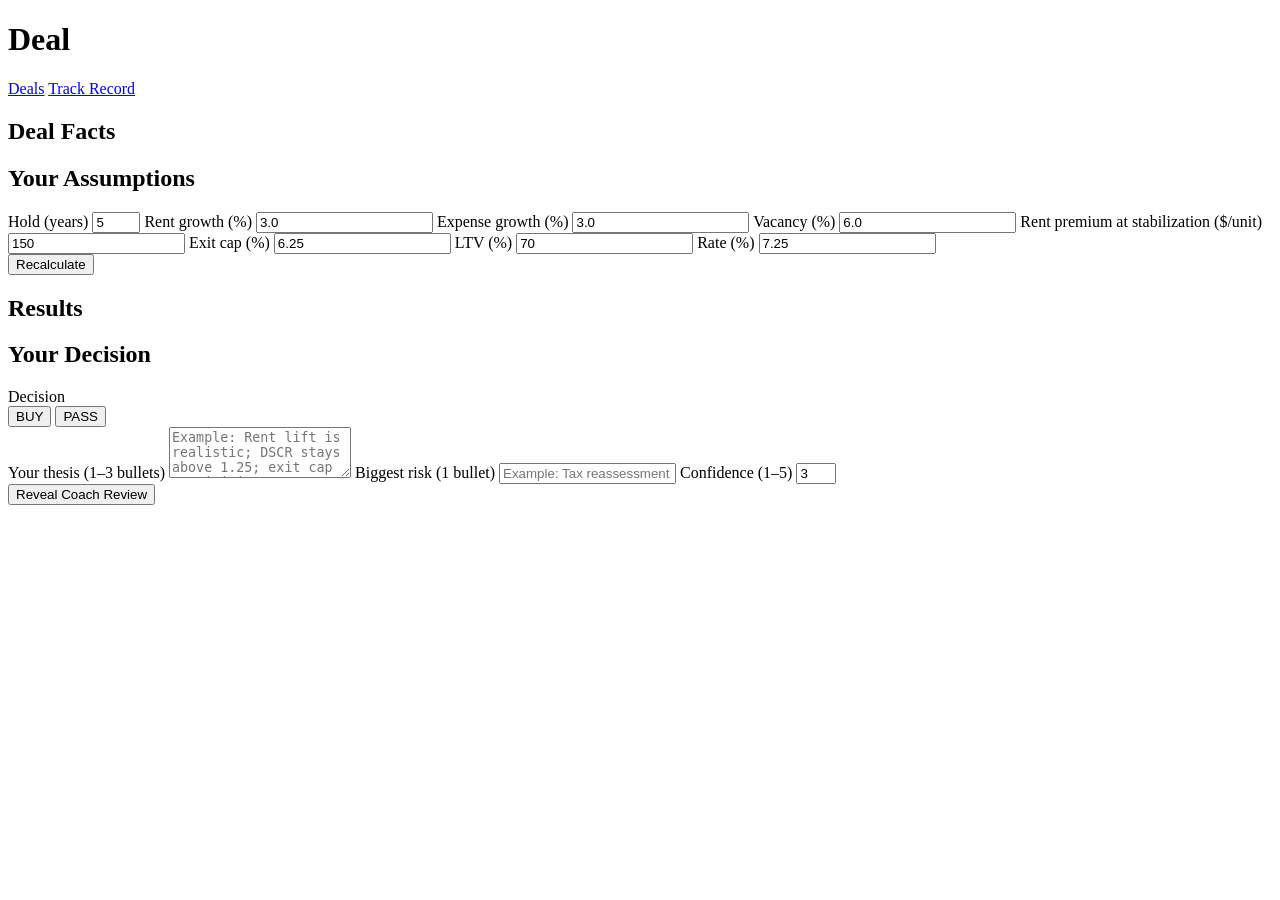
==== deal.html @ 4e8c3efb "Create deal.html" ====
<!doctype html>
<html>
<head>
  <meta charset="utf-8" />
  <title>Deal</title>
  <link rel="stylesheet" href="css/styles.css">
</head>
<body>
  <header class="topbar">
    <h1 id="dealTitle">Deal</h1>
    <nav>
      <a href="index.html">Deals</a>
      <a href="track.html">Track Record</a>
    </nav>
  </header>

  <main class="container">
    <div class="twoCol">
      <section class="card">
        <h2>Deal Facts</h2>
        <div id="dealFacts" class="kv"></div>
      </section>

      <section class="card">
        <h2>Your Assumptions</h2>

        <div class="formGrid">
          <label>Hold (years)
            <input id="holdYears" type="number" min="3" max="10" step="1" value="5">
          </label>

          <label>Rent growth (%)
            <input id="rentGrowth" type="number" step="0.1" value="3.0">
          </label>

          <label>Expense growth (%)
            <input id="expGrowth" type="number" step="0.1" value="3.0">
          </label>

          <label>Vacancy (%)
            <input id="vacancy" type="number" step="0.1" value="6.0">
          </label>

          <label>Rent premium at stabilization ($/unit)
            <input id="rentPremium" type="number" step="25" value="150">
          </label>

          <label>Exit cap (%)
            <input id="exitCap" type="number" step="0.05" value="6.25">
          </label>

          <label>LTV (%)
            <input id="ltv" type="number" step="1" value="70">
          </label>

          <label>Rate (%)
            <input id="rate" type="number" step="0.05" value="7.25">
          </label>
        </div>

        <button id="recalc" class="btn">Recalculate</button>
      </section>
    </div>

    <section class="card">
      <h2>Results</h2>
      <div id="results" class="kv"></div>
    </section>

    <section class="card">
      <h2>Your Decision</h2>
      <label>Decision</label>
      <div class="row">
        <button class="btn" id="btnBuy">BUY</button>
        <button class="btn secondary" id="btnPass">PASS</button>
      </div>

      <div class="formGrid">
        <label>Your thesis (1–3 bullets)
          <textarea id="thesis" rows="3" placeholder="Example: Rent lift is realistic; DSCR stays above 1.25; exit cap sensitivity acceptable."></textarea>
        </label>

        <label>Biggest risk (1 bullet)
          <input id="risk" type="text" placeholder="Example: Tax reassessment pushes expenses up.">
        </label>

        <label>Confidence (1–5)
          <input id="confidence" type="number" min="1" max="5" value="3">
        </label>
      </div>

      <button id="btnReveal" class="btn">Reveal Coach Review</button>
    </section>

    <section class="card" id="coachCard" style="display:none;">
      <h2>Coach Review</h2>
      <div id="coachOut"></div>
    </section>
  </main>

  <script src="js/calc.js"></script>
  <script src="js/coach.js"></script>
  <script src="js/storage.js"></script>
  <script src="js/app.js"></script>
  <script>
    App.initDealPage();
  </script>
</body>
</html>
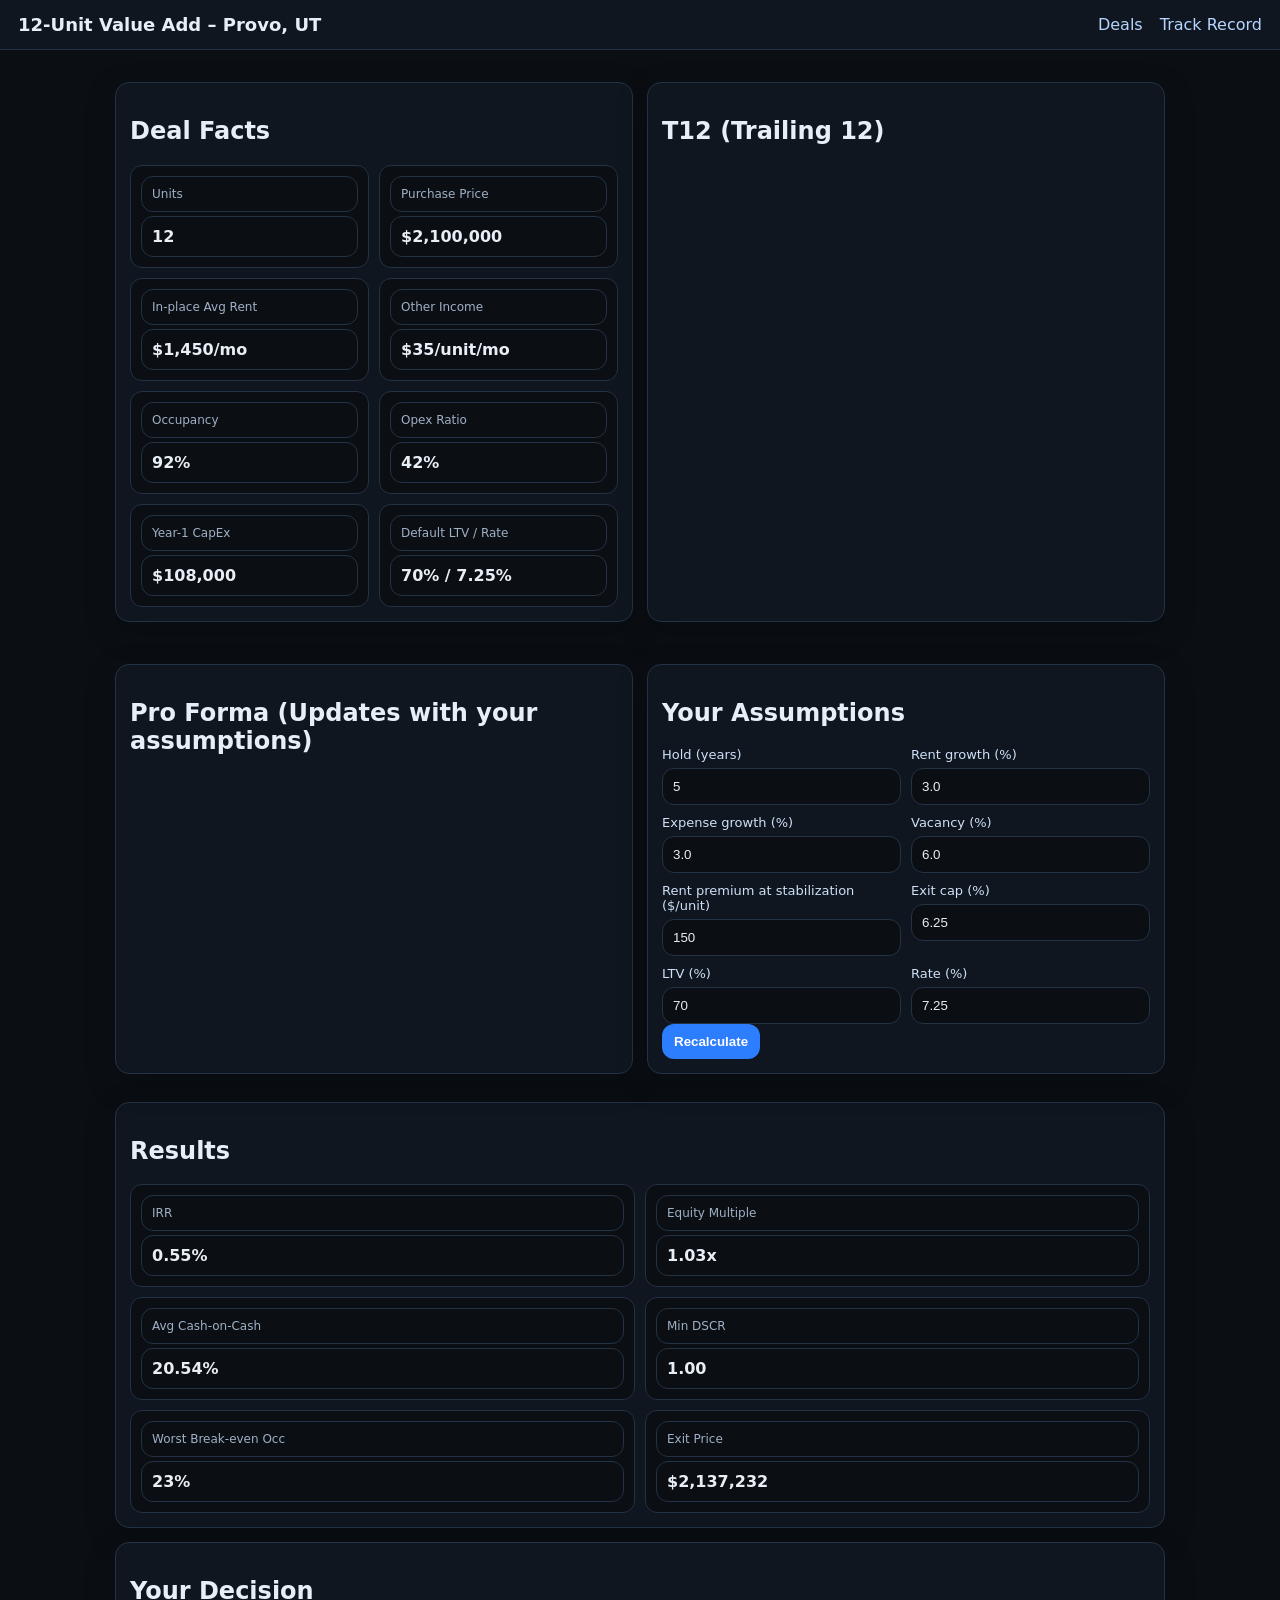
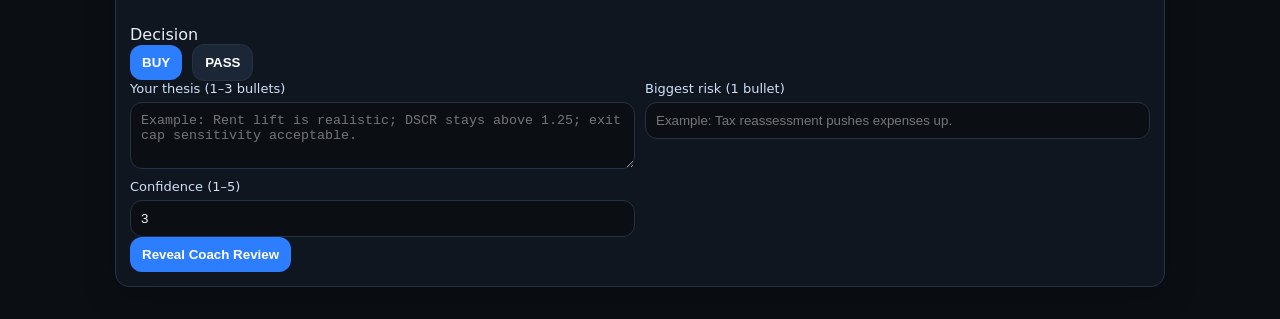
==== commit 4d8ba97b: "Update deal.html" ====
--- a/deal.html
+++ b/deal.html
@@ -20,6 +20,16 @@
         <h2>Deal Facts</h2>
         <div id="dealFacts" class="kv"></div>
       </section>
+      <section class="card">
+  <h2>T12 (Trailing 12)</h2>
+  <div id="t12Table"></div>
+</section>
+
+<section class="card">
+  <h2>Pro Forma (Updates with your assumptions)</h2>
+  <div id="pfTable"></div>
+</section>
+
 
       <section class="card">
         <h2>Your Assumptions</h2>
--- a/css/styles.css
+++ b/css/styles.css
@@ -0,0 +1,36 @@
+:root { font-family: system-ui, -apple-system, Segoe UI, Roboto, Arial; }
+body { margin: 0; background: #0b0f14; color: #e8eef6; }
+a { color: #b7d6ff; text-decoration: none; }
+a.active { text-decoration: underline; }
+
+.topbar { display:flex; justify-content:space-between; align-items:center; padding: 14px 18px; border-bottom: 1px solid #233244; background:#0f1620; position:sticky; top:0; }
+.topbar h1 { margin:0; font-size: 18px; }
+nav a { margin-left: 12px; }
+
+.container { max-width: 1050px; margin: 0 auto; padding: 18px; }
+.card { border: 1px solid #233244; border-radius: 14px; padding: 14px; background:#0f1620; margin: 14px 0; box-shadow: 0 10px 30px rgba(0,0,0,.25); }
+
+.grid { display:grid; grid-template-columns: repeat(auto-fit, minmax(260px, 1fr)); gap: 12px; }
+.dealCard { border: 1px solid #233244; border-radius: 14px; padding: 12px; background:#0f1620; }
+.dealCard h3 { margin: 0 0 6px 0; }
+.muted { color:#9fb0c6; font-size: 13px; }
+
+.btn { background:#2d7dff; color:white; border:0; padding: 10px 12px; border-radius: 12px; cursor:pointer; font-weight: 650; }
+.btn.secondary { background:#1b2636; border: 1px solid #233244; }
+.btn:active { transform: translateY(1px); }
+.row { display:flex; gap:10px; align-items:center; flex-wrap:wrap; }
+
+.twoCol { display:grid; grid-template-columns: 1fr 1fr; gap: 14px; }
+@media (max-width: 900px){ .twoCol { grid-template-columns: 1fr; } }
+
+.formGrid { display:grid; grid-template-columns: 1fr 1fr; gap: 10px; }
+.formGrid label { display:flex; flex-direction:column; gap: 6px; font-size: 13px; color:#cfe0f6; }
+input, textarea { background:#0b0f14; color:#e8eef6; border: 1px solid #233244; border-radius: 12px; padding: 10px; outline:none; }
+textarea { grid-column: 1 / -1; }
+.kv { display:grid; grid-template-columns: 1fr 1fr; gap: 10px; }
+.kv div { border: 1px solid #233244; border-radius: 12px; padding: 10px; background:#0b0f14; }
+.kv .k { color:#9fb0c6; font-size:12px; margin-bottom: 4px; }
+.kv .v { font-weight: 650; }
+table { width:100%; border-collapse: collapse; }
+th, td { border-bottom: 1px solid #233244; padding: 10px; text-align:left; }
+.badge { display:inline-block; padding: 4px 8px; border-radius: 999px; border:1px solid #233244; background:#0b0f14; font-size:12px; color:#cfe0f6; }
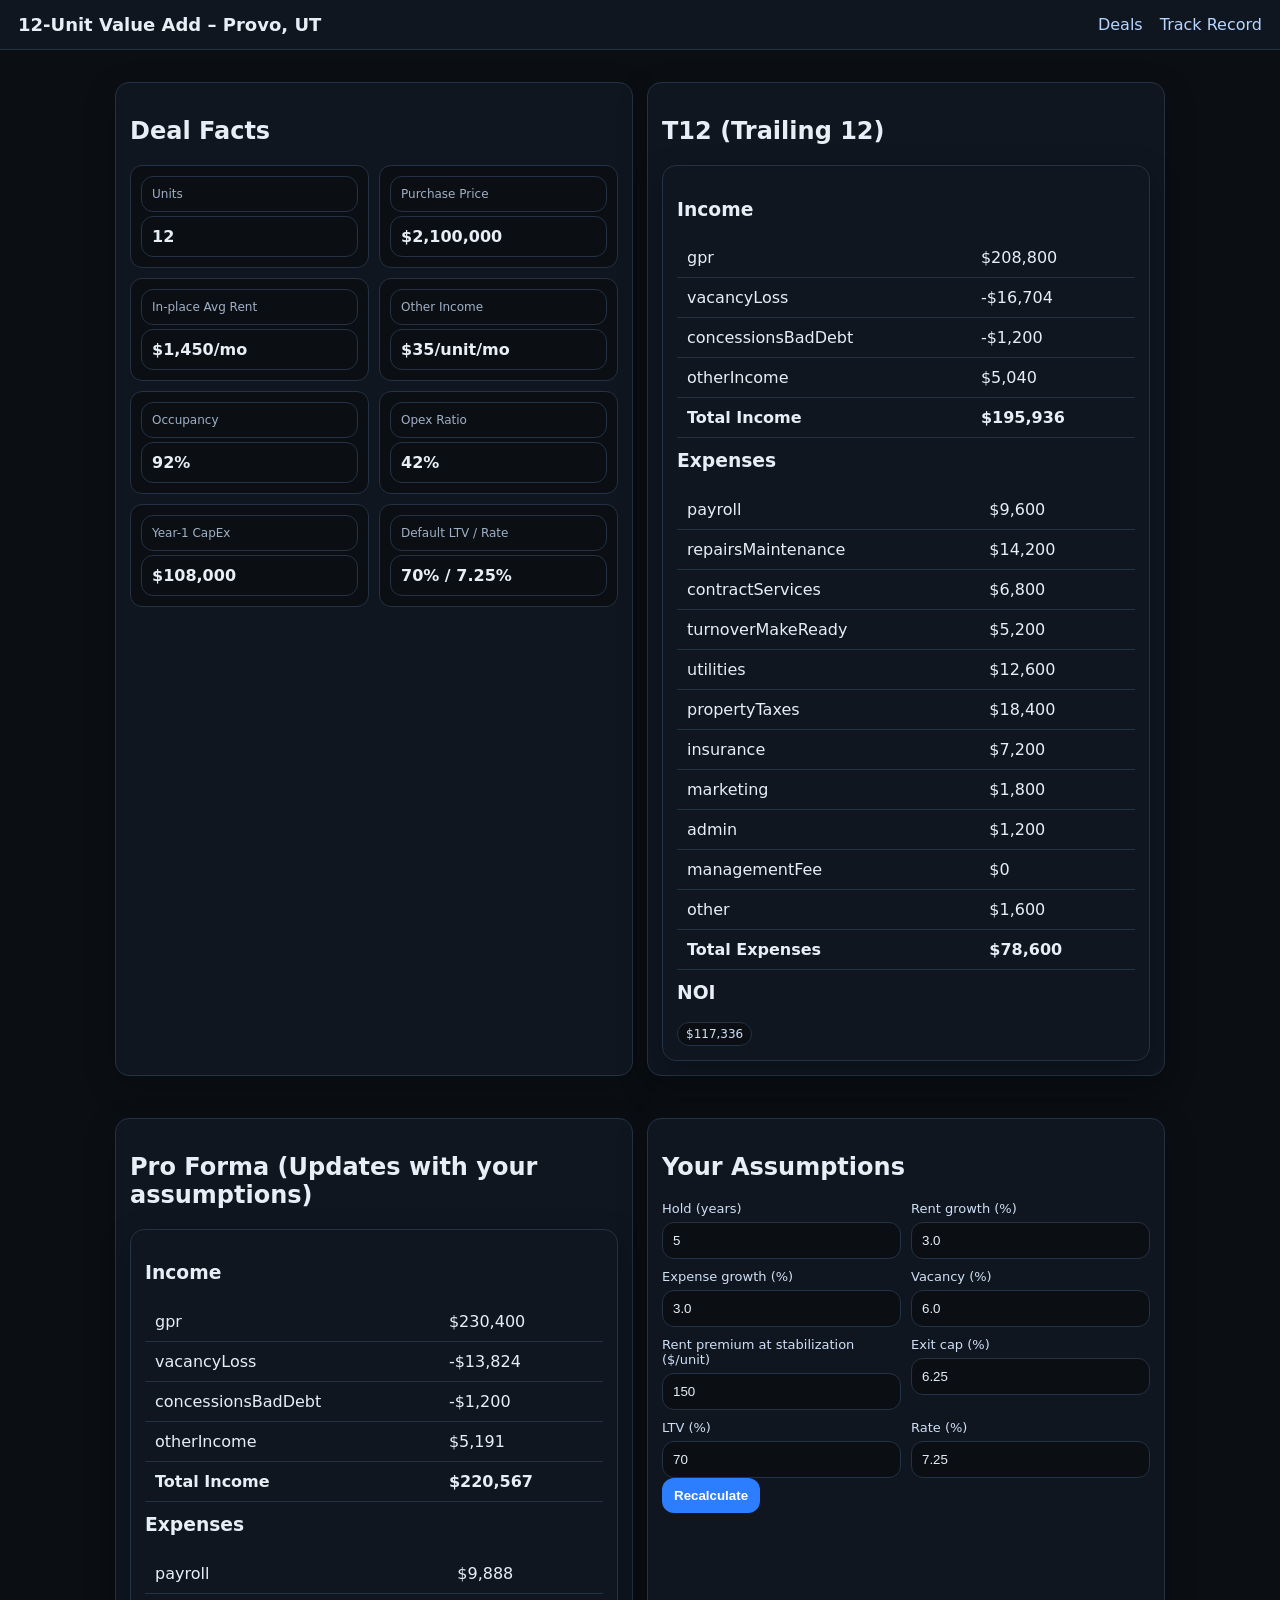
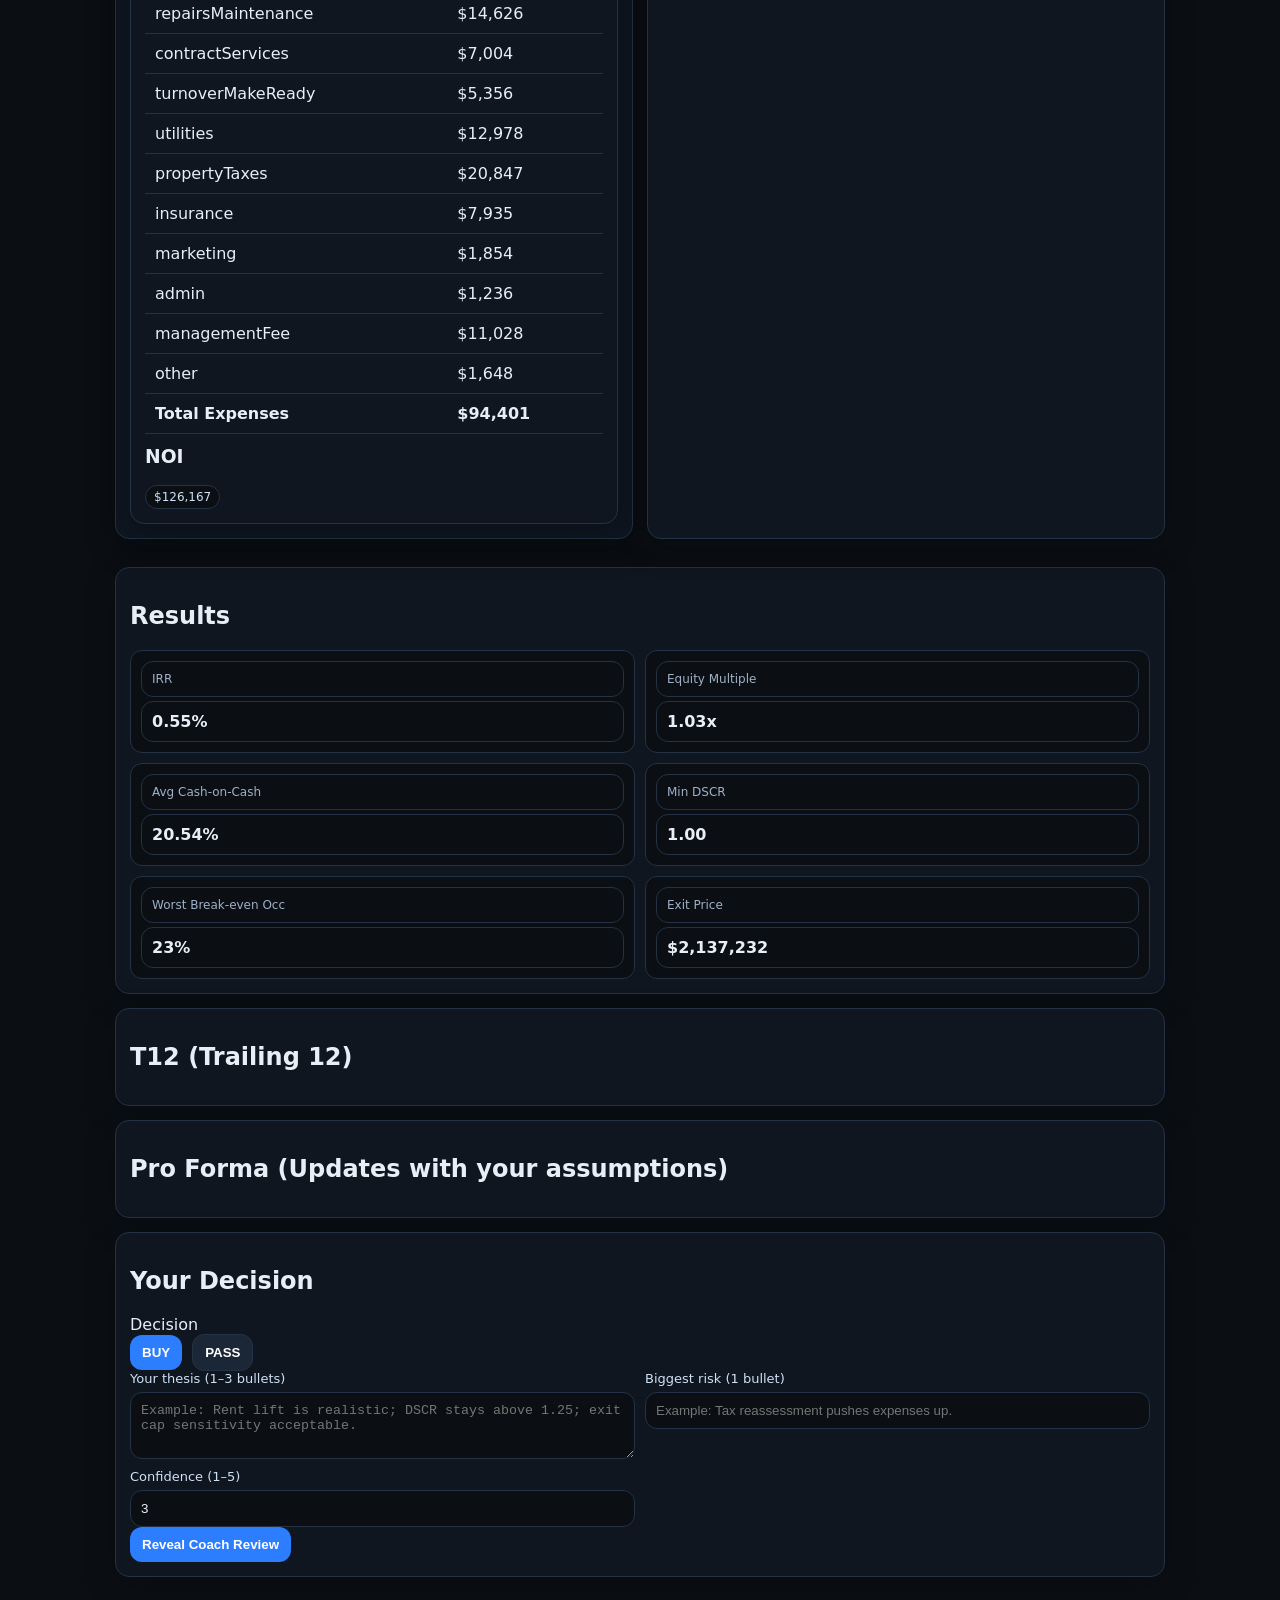
==== commit 720e1a53: "Update deal.html" ====
--- a/deal.html
+++ b/deal.html
@@ -76,6 +76,15 @@
       <h2>Results</h2>
       <div id="results" class="kv"></div>
     </section>
+<section class="card">
+  <h2>T12 (Trailing 12)</h2>
+  <div id="t12Table"></div>
+</section>
+
+<section class="card">
+  <h2>Pro Forma (Updates with your assumptions)</h2>
+  <div id="pfTable"></div>
+</section>
 
     <section class="card">
       <h2>Your Decision</h2>
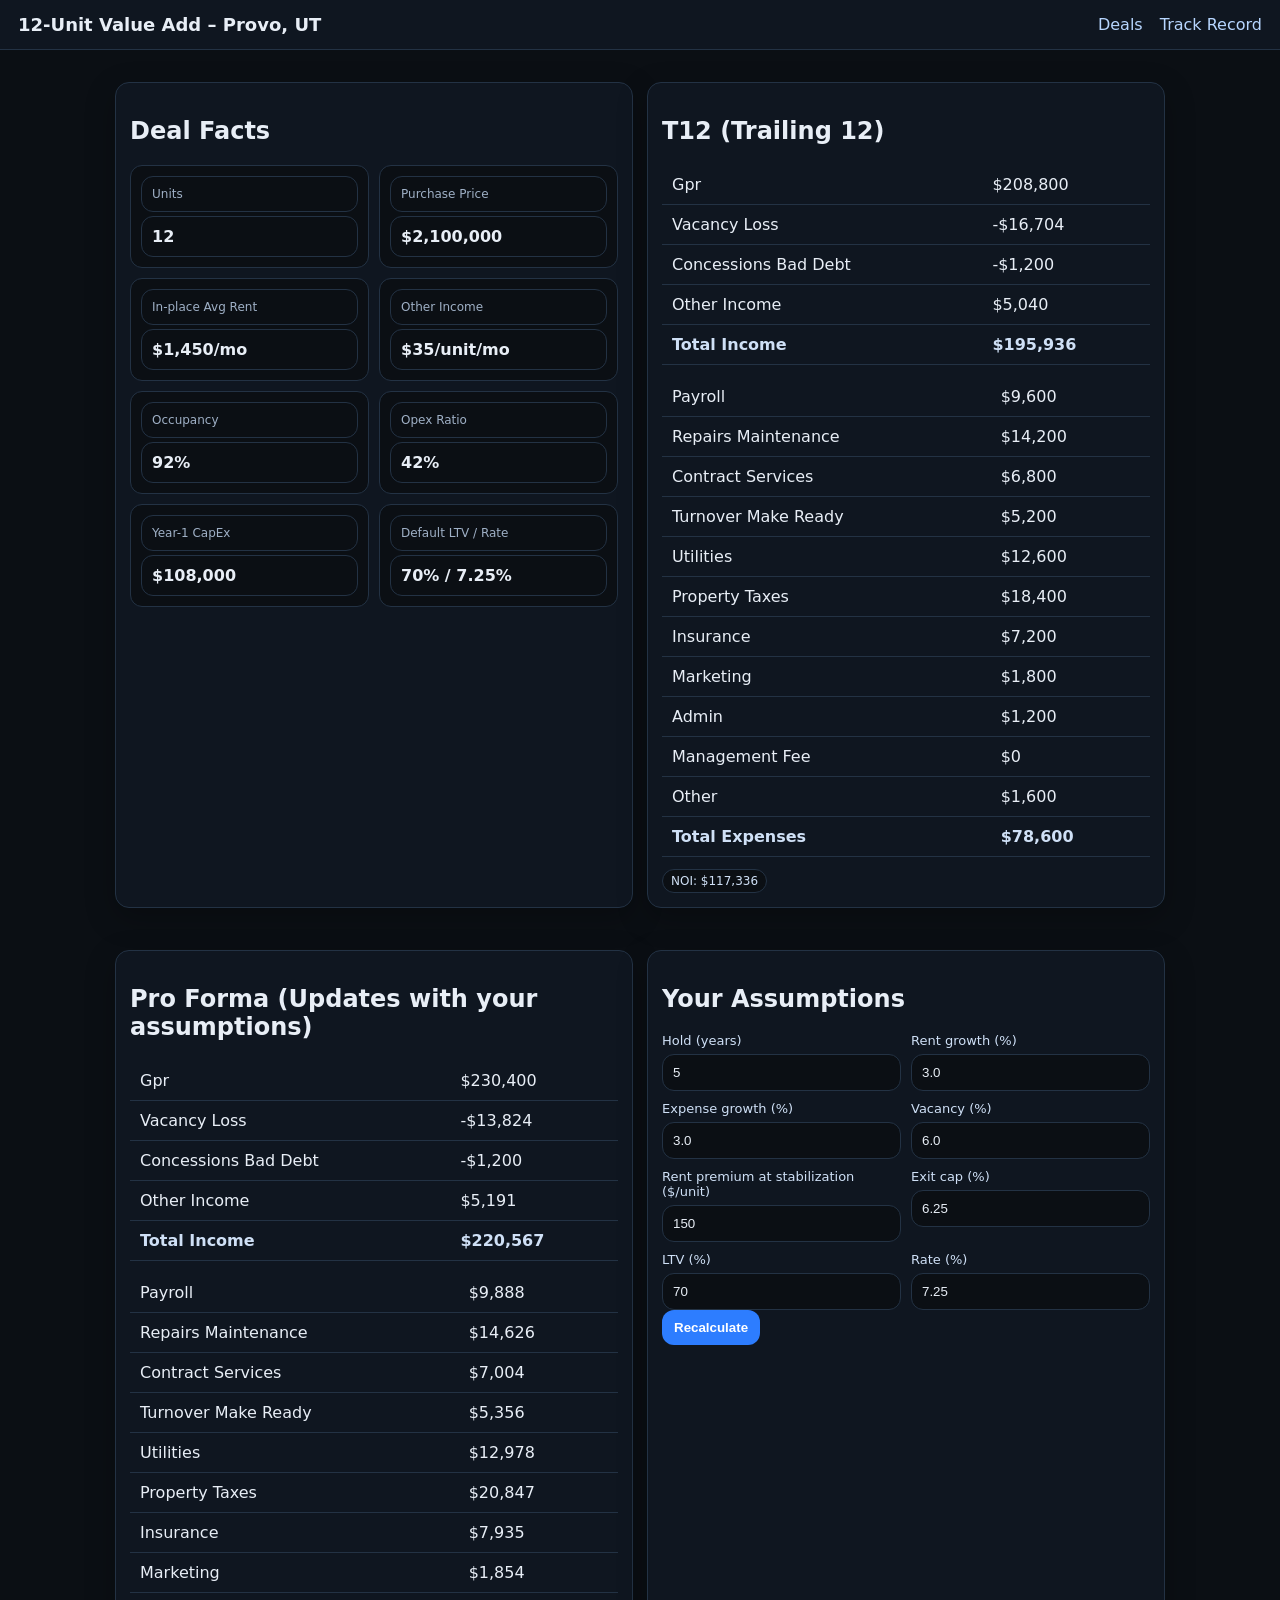
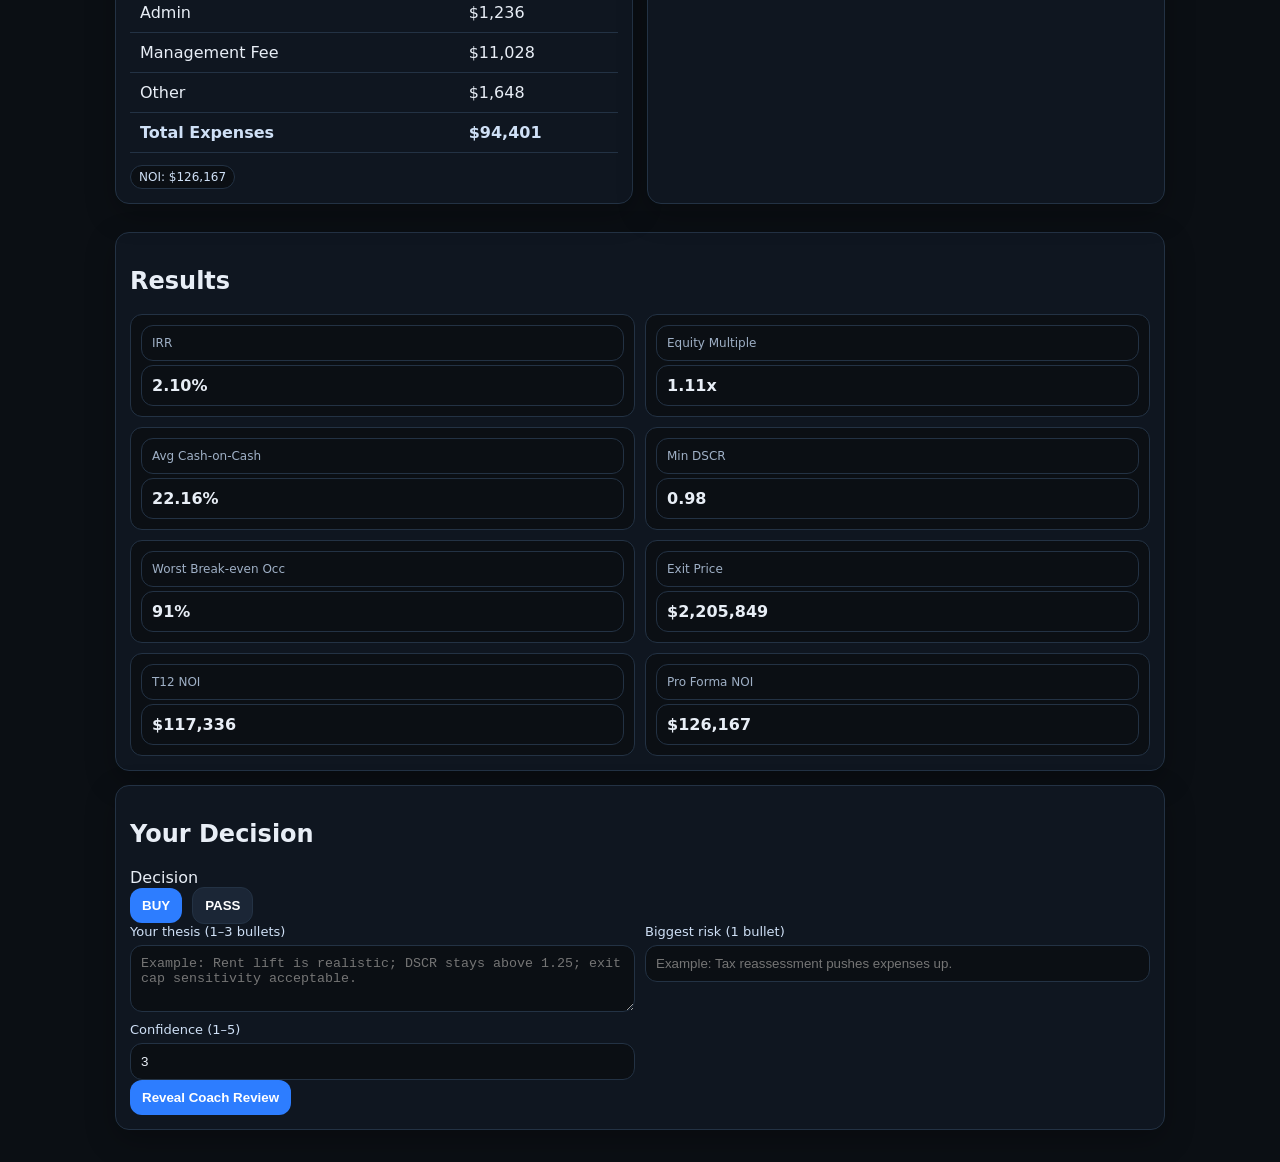
==== commit e7d3545f: "Update deal.html" ====
--- a/deal.html
+++ b/deal.html
@@ -76,15 +76,6 @@
       <h2>Results</h2>
       <div id="results" class="kv"></div>
     </section>
-<section class="card">
-  <h2>T12 (Trailing 12)</h2>
-  <div id="t12Table"></div>
-</section>
-
-<section class="card">
-  <h2>Pro Forma (Updates with your assumptions)</h2>
-  <div id="pfTable"></div>
-</section>
 
     <section class="card">
       <h2>Your Decision</h2>
--- a/css/styles.css
+++ b/css/styles.css
@@ -34,3 +34,7 @@
 table { width:100%; border-collapse: collapse; }
 th, td { border-bottom: 1px solid #233244; padding: 10px; text-align:left; }
 .badge { display:inline-block; padding: 4px 8px; border-radius: 999px; border:1px solid #233244; background:#0b0f14; font-size:12px; color:#cfe0f6; }
+table { width:100%; border-collapse: collapse; }
+th, td { border-bottom: 1px solid #233244; padding: 10px; text-align:left; }
+th { color:#cfe0f6; }
+
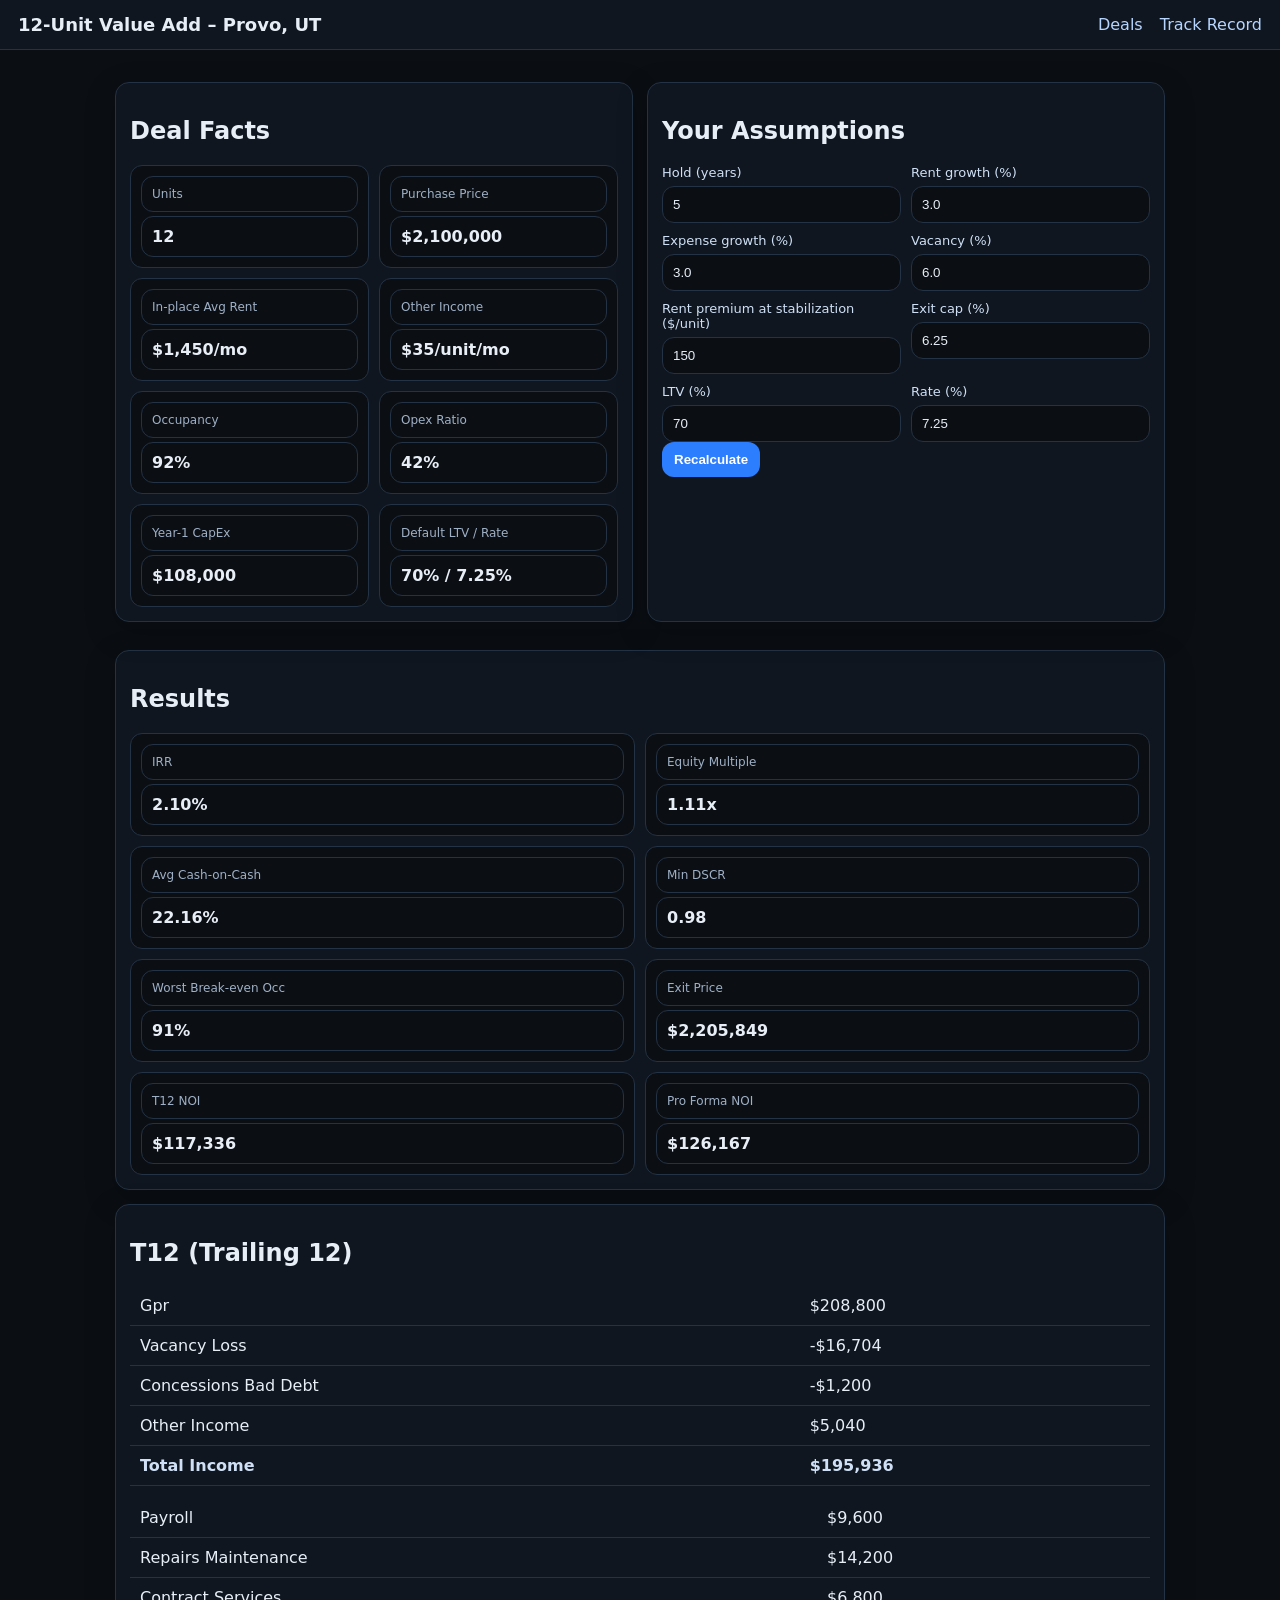
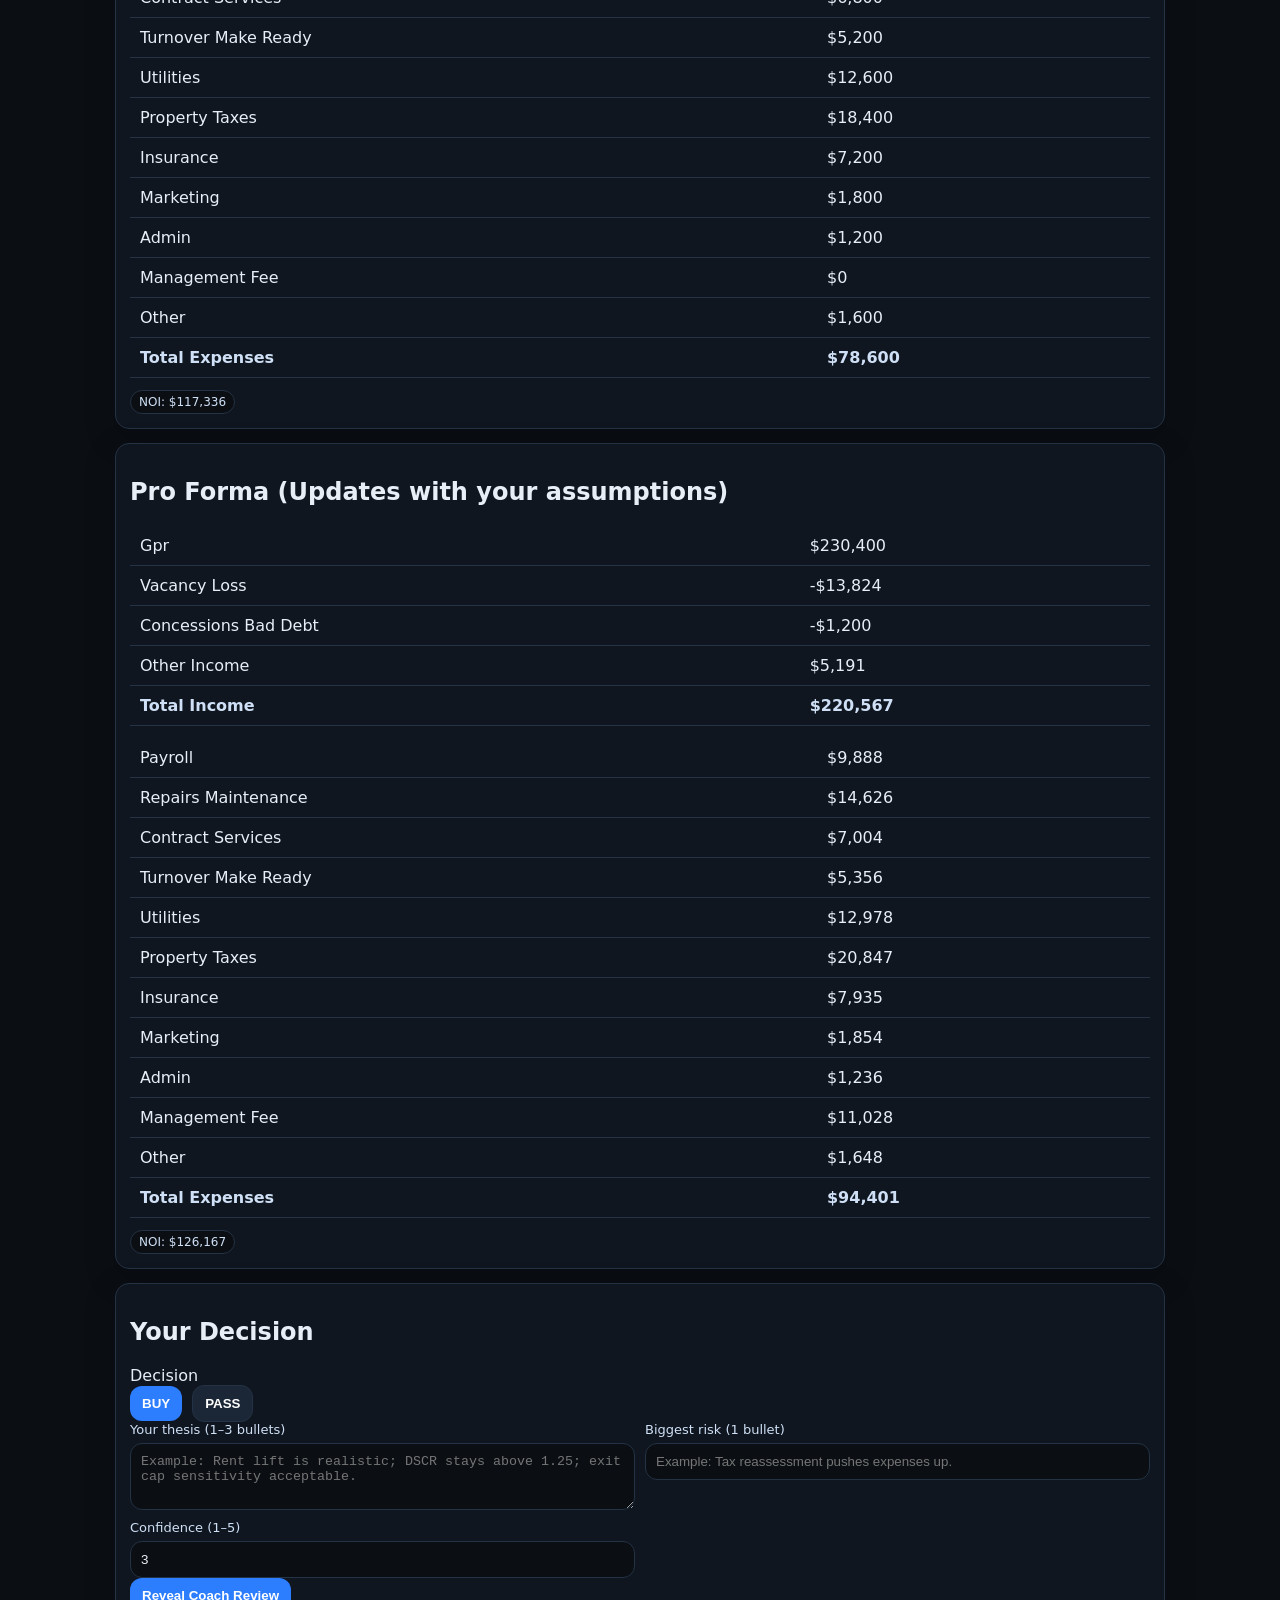
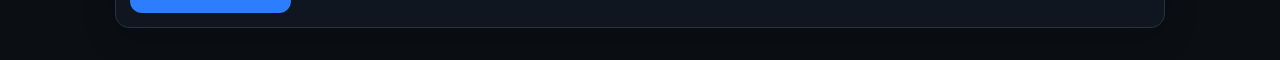
==== commit 3b4cadf2: "Update deal.html" ====
--- a/deal.html
+++ b/deal.html
@@ -20,15 +20,7 @@
         <h2>Deal Facts</h2>
         <div id="dealFacts" class="kv"></div>
       </section>
-      <section class="card">
-  <h2>T12 (Trailing 12)</h2>
-  <div id="t12Table"></div>
-</section>
-
-<section class="card">
-  <h2>Pro Forma (Updates with your assumptions)</h2>
-  <div id="pfTable"></div>
-</section>
+     
 
 
       <section class="card">
@@ -76,7 +68,15 @@
       <h2>Results</h2>
       <div id="results" class="kv"></div>
     </section>
+ <section class="card">
+  <h2>T12 (Trailing 12)</h2>
+  <div id="t12Table"></div>
+</section>
 
+<section class="card">
+  <h2>Pro Forma (Updates with your assumptions)</h2>
+  <div id="pfTable"></div>
+</section>
     <section class="card">
       <h2>Your Decision</h2>
       <label>Decision</label>
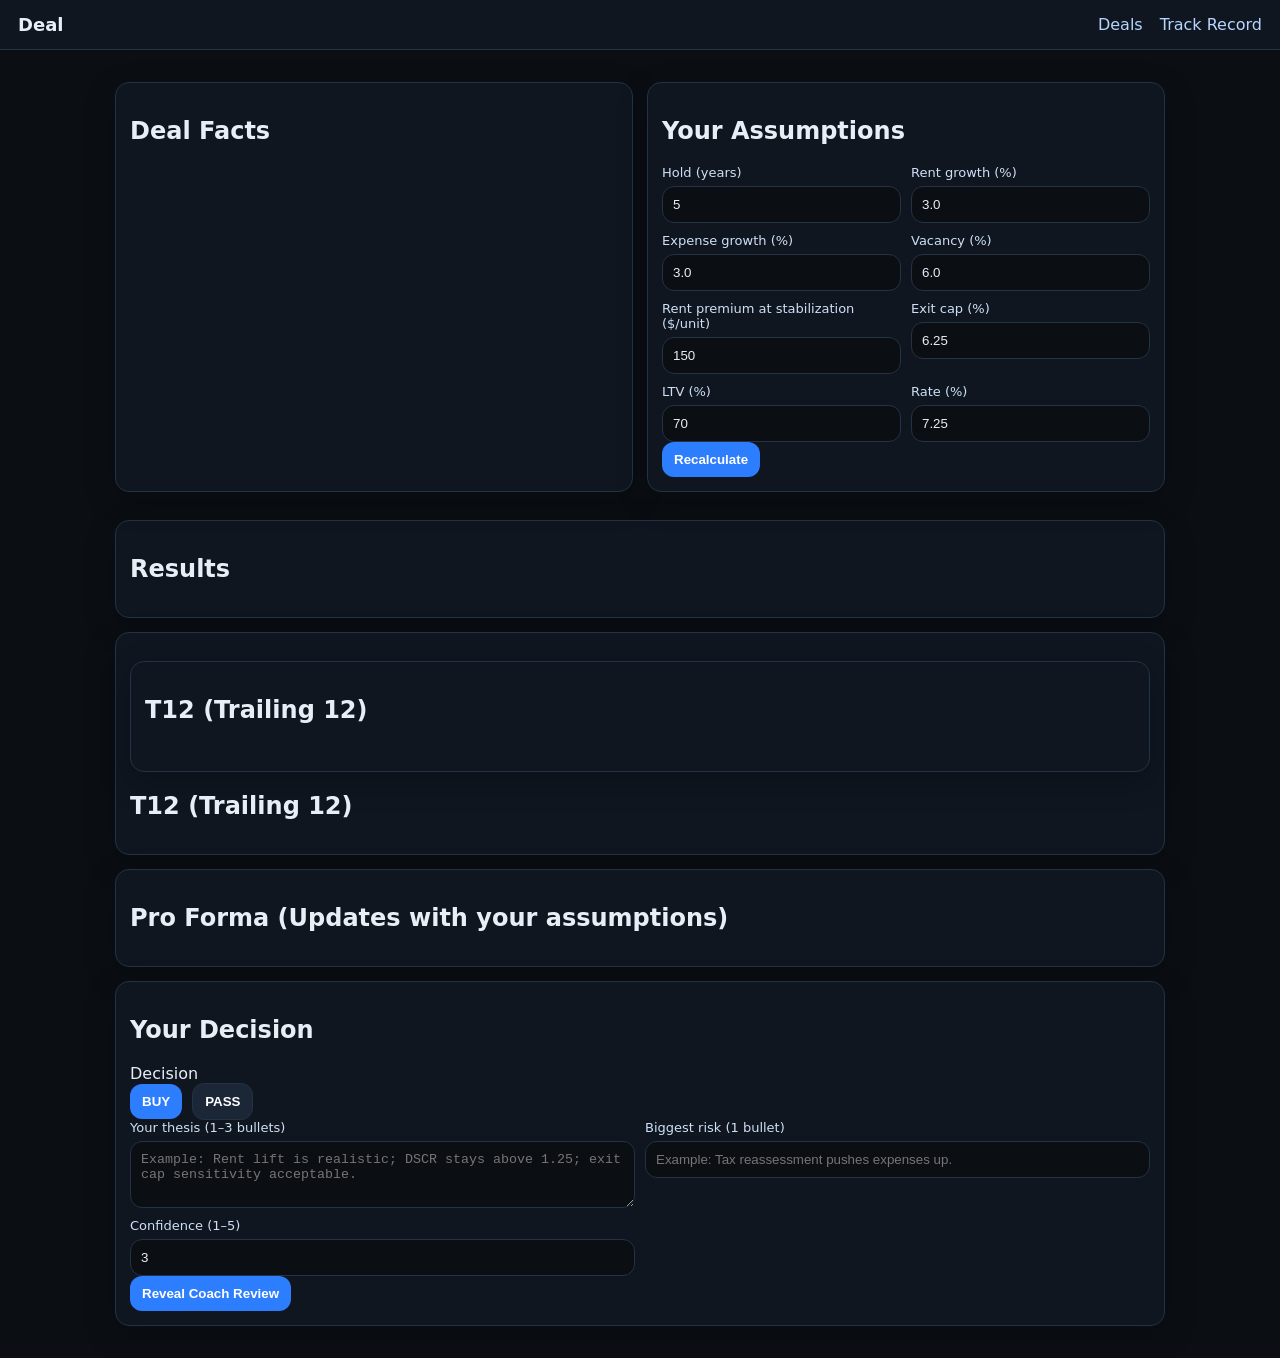
==== commit 8a711623: "Update deal.html" ====
--- a/deal.html
+++ b/deal.html
@@ -69,6 +69,13 @@
       <div id="results" class="kv"></div>
     </section>
  <section class="card">
+   <section class="card">
+  <h2>T12 (Trailing 12)</h2>
+  <div id="t12MonthTable"></div>
+  <div style="height:14px;"></div>
+  <div id="t12Table"></div>
+</section>
+
   <h2>T12 (Trailing 12)</h2>
   <div id="t12Table"></div>
 </section>
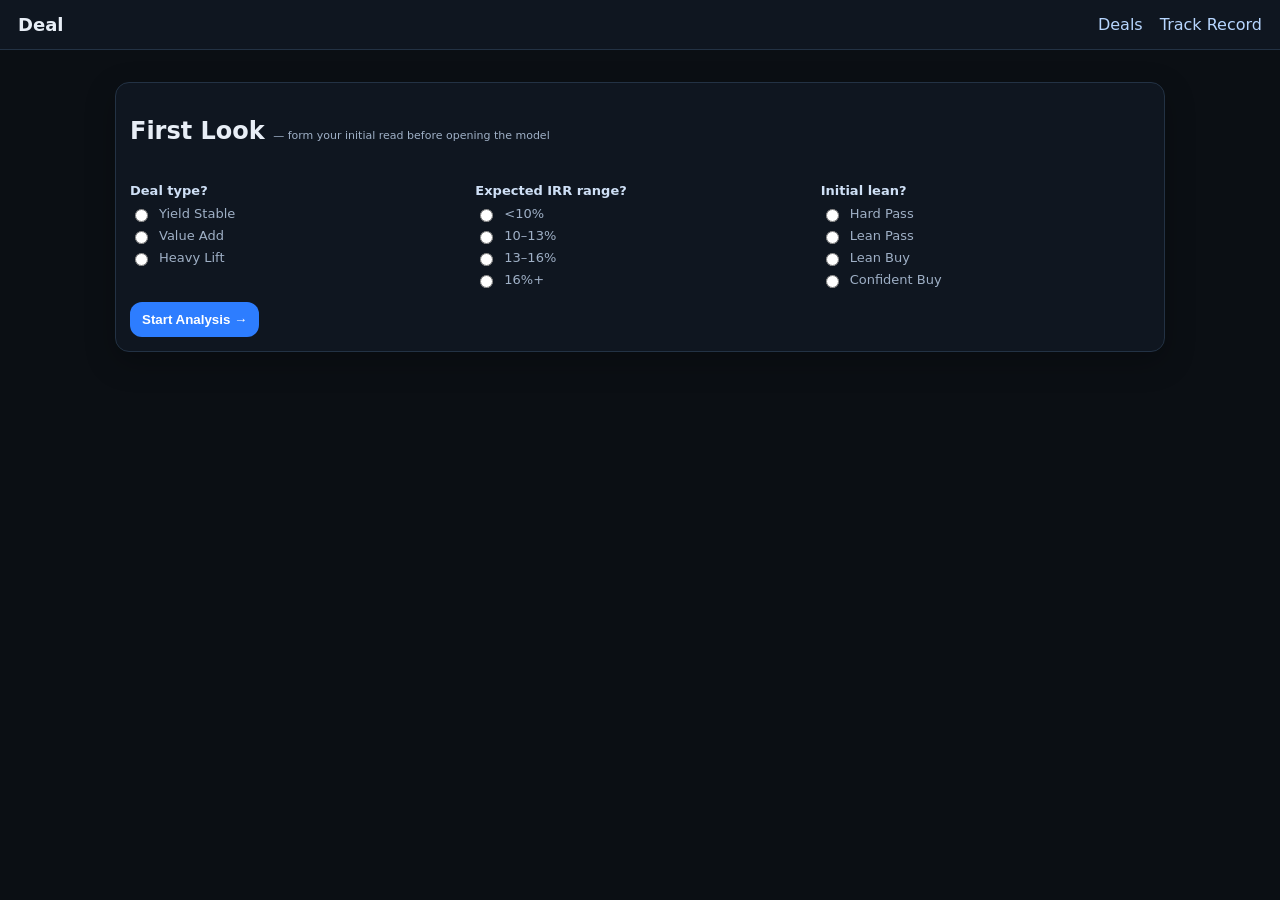
==== commit 00a81c81: "Major overhaul: deal sketch, analytics, waterfall, coach features - Tier 1: Fixed hardcoded vacancy " ====
--- a/deal.html
+++ b/deal.html
@@ -15,6 +15,48 @@
   </header>
 
   <main class="container">
+
+    <!-- DEAL SKETCH: First impressions before running numbers -->
+    <section class="card" id="sketchCard">
+      <h2>First Look <span class="fieldHint">— form your initial read before opening the model</span></h2>
+      <div id="sketchFacts" class="sketchFacts"></div>
+
+      <div class="sketchGrid">
+        <div class="sketchQuestion">
+          <div class="sketchLabel">Deal type?</div>
+          <div class="sketchOptions" id="sq-type">
+            <label><input type="radio" name="skType" value="yield_stable"> Yield Stable</label>
+            <label><input type="radio" name="skType" value="classic_value_add"> Value Add</label>
+            <label><input type="radio" name="skType" value="heavy_lift"> Heavy Lift</label>
+          </div>
+        </div>
+
+        <div class="sketchQuestion">
+          <div class="sketchLabel">Expected IRR range?</div>
+          <div class="sketchOptions" id="sq-irr">
+            <label><input type="radio" name="skIRR" value="<10"> &lt;10%</label>
+            <label><input type="radio" name="skIRR" value="10-13"> 10–13%</label>
+            <label><input type="radio" name="skIRR" value="13-16"> 13–16%</label>
+            <label><input type="radio" name="skIRR" value="16+"> 16%+</label>
+          </div>
+        </div>
+
+        <div class="sketchQuestion">
+          <div class="sketchLabel">Initial lean?</div>
+          <div class="sketchOptions" id="sq-lean">
+            <label><input type="radio" name="skLean" value="Hard Pass"> Hard Pass</label>
+            <label><input type="radio" name="skLean" value="Lean Pass"> Lean Pass</label>
+            <label><input type="radio" name="skLean" value="Lean Buy"> Lean Buy</label>
+            <label><input type="radio" name="skLean" value="Confident Buy"> Confident Buy</label>
+          </div>
+        </div>
+      </div>
+
+      <button id="btnStartAnalysis" class="btn" style="margin-top:14px;">Start Analysis &#8594;</button>
+    </section>
+
+    <!-- Full analysis body — hidden until sketch is submitted -->
+    <div id="analysisBody" style="display:none;">
     <div class="twoCol">
       <section class="card">
         <h2>Deal Facts</h2>
@@ -61,6 +103,7 @@
         </div>
 
         <button id="recalc" class="btn">Recalculate</button>
+        <div id="inputWarnings"></div>
       </section>
     </div>
 
@@ -68,22 +111,48 @@
       <h2>Results</h2>
       <div id="results" class="kv"></div>
     </section>
- <section class="card">
-   <section class="card">
+
+    <section class="card">
+      <h2>Sensitivity Table — IRR by Exit Cap &times; Rent Growth</h2>
+      <p class="muted" style="margin:4px 0 10px;">Your current inputs are highlighted. Values show levered IRR.</p>
+      <div id="sensitivityTable"></div>
+    </section>
+
+<section class="card">
   <h2>T12 (Trailing 12)</h2>
   <div id="t12MonthTable"></div>
   <div style="height:14px;"></div>
   <div id="t12Table"></div>
 </section>
 
-  <h2>T12 (Trailing 12)</h2>
-  <div id="t12Table"></div>
-</section>
-
 <section class="card">
   <h2>Pro Forma (Updates with your assumptions)</h2>
   <div id="pfTable"></div>
 </section>
+
+<section class="card">
+  <h2>GP / LP Waterfall</h2>
+  <p class="muted" style="margin:4px 0 12px;">Model how returns split between the general partner and limited partners. Recalculates with the deal automatically.</p>
+  <div class="formGrid">
+    <label>LP Equity Share (%)
+      <input id="wfLPShare" type="number" step="5" min="50" max="99" value="80">
+    </label>
+    <label>LP Preferred Return (%)
+      <input id="wfPref" type="number" step="0.5" min="0" max="20" value="8">
+    </label>
+    <label>GP Promote above pref (%)
+      <input id="wfPromote" type="number" step="5" min="0" max="50" value="20">
+    </label>
+    <label>Second hurdle IRR (%) <span class="fieldHint">optional</span>
+      <input id="wfHurdle2" type="number" step="1" min="0" max="40" placeholder="e.g. 15">
+    </label>
+    <label>Promote above 2nd hurdle (%)
+      <input id="wfPromote2" type="number" step="5" min="0" max="60" value="30">
+    </label>
+  </div>
+  <div id="waterfallOut" style="margin-top:16px;"></div>
+</section>
+
     <section class="card">
       <h2>Your Decision</h2>
       <label>Decision</label>
@@ -92,13 +161,21 @@
         <button class="btn secondary" id="btnPass">PASS</button>
       </div>
 
-      <div class="formGrid">
-        <label>Your thesis (1–3 bullets)
-          <textarea id="thesis" rows="3" placeholder="Example: Rent lift is realistic; DSCR stays above 1.25; exit cap sensitivity acceptable."></textarea>
-        </label>
-
-        <label>Biggest risk (1 bullet)
-          <input id="risk" type="text" placeholder="Example: Tax reassessment pushes expenses up.">
+      <div class="thesisGrid">
+        <label>What are you buying? <span class="fieldHint">(asset, market, condition)</span>
+          <input id="thesisWhat" type="text" placeholder="e.g. 32-unit 1980s garden-style with below-market rents and a motivated seller">
+        </label>
+
+        <label>Why does it pencil — what's the upside? <span class="fieldHint">(mispricing, operational, rent lift)</span>
+          <input id="thesisWhy" type="text" placeholder="e.g. $150/unit lift on renovated units puts us 200bps below market comps">
+        </label>
+
+        <label>What's your exit path? <span class="fieldHint">(buyer type, hold, cap rate target)</span>
+          <input id="thesisExit" type="text" placeholder="e.g. Sell stabilized in Year 5 at 5.75% to a passive value-add buyer">
+        </label>
+
+        <label>What kills this deal? <span class="fieldHint">(single most lethal risk)</span>
+          <input id="thesisKiller" type="text" placeholder="e.g. Tax reassessment at sale + rent growth stalls at 1%">
         </label>
 
         <label>Confidence (1–5)
@@ -108,6 +185,7 @@
 
       <button id="btnReveal" class="btn">Reveal Coach Review</button>
     </section>
+    </div><!-- end #analysisBody -->
 
     <section class="card" id="coachCard" style="display:none;">
       <h2>Coach Review</h2>
--- a/css/styles.css
+++ b/css/styles.css
@@ -18,6 +18,11 @@
 .btn { background:#2d7dff; color:white; border:0; padding: 10px 12px; border-radius: 12px; cursor:pointer; font-weight: 650; }
 .btn.secondary { background:#1b2636; border: 1px solid #233244; }
 .btn:active { transform: translateY(1px); }
+.btn.active { outline: 2px solid #fff; }
+
+#inputWarnings { margin-top: 10px; display: flex; flex-direction: column; gap: 6px; }
+.warn-error { background: #3a1010; border: 1px solid #a33; border-radius: 8px; padding: 8px 12px; font-size: 13px; color: #ff9090; }
+.warn-warning { background: #2a2010; border: 1px solid #775; border-radius: 8px; padding: 8px 12px; font-size: 13px; color: #f0d080; }
 .row { display:flex; gap:10px; align-items:center; flex-wrap:wrap; }
 
 .twoCol { display:grid; grid-template-columns: 1fr 1fr; gap: 14px; }
@@ -37,4 +42,117 @@
 table { width:100%; border-collapse: collapse; }
 th, td { border-bottom: 1px solid #233244; padding: 10px; text-align:left; }
 th { color:#cfe0f6; }
+thead th { position: sticky; top: 0; background: #0c1320; }
+th, td { white-space: nowrap; }
+.btn.active {
+  filter: brightness(1.05);
+  outline: 2px solid rgba(59,130,246,0.8);
+}
 
+/* Input color coding */
+input.input-ok   { border-color: #3a8a50; box-shadow: 0 0 0 1px #3a8a50; }
+input.input-warn { border-color: #8a7030; box-shadow: 0 0 0 1px #8a7030; }
+input.input-bad  { border-color: #8a2020; box-shadow: 0 0 0 1px #8a2020; }
+
+/* Thesis grid */
+.thesisGrid { display:grid; grid-template-columns: 1fr 1fr; gap: 10px; margin-bottom: 14px; }
+.thesisGrid label { display:flex; flex-direction:column; gap: 6px; font-size: 13px; color:#cfe0f6; }
+.thesisGrid input { width: 100%; box-sizing: border-box; }
+.fieldHint { color:#9fb0c6; font-size:11px; font-weight:400; }
+
+/* Sensitivity table */
+.sensTable { border-collapse: collapse; font-size: 13px; }
+.sensTable th, .sensTable td { padding: 8px 14px; text-align: center; border: 1px solid #1e2e40; }
+.sensTable thead th { background: #0c1320; color: #cfe0f6; }
+.sensTable th { background: #0c1320; color: #cfe0f6; }
+.sensTable th.sens-highlight { color: #b7d6ff; border-bottom: 2px solid #4080ff; }
+
+/* Track record — insight callout cards */
+.insightCard { border-color: #2d4a7a; background: #0a1428; }
+.insightCard h3 { color: #b7d6ff; margin-top: 0; }
+.insightNote  { font-size: 13px; color: #cfe0f6; line-height: 1.6; margin: 8px 0; }
+.insightWarning {
+  font-size: 13px;
+  color: #e0c860;
+  background: #1e1a08;
+  border: 1px solid #5a5020;
+  border-radius: 8px;
+  padding: 8px 12px;
+  margin: 8px 0 0;
+  line-height: 1.6;
+}
+
+/* Recommendation color in reveal */
+.rec-buy        { color: #6fe0a0; font-weight: 700; }
+.rec-borderline { color: #e0c860; font-weight: 700; }
+.rec-pass       { color: #e07070; font-weight: 700; }
+
+/* Market narrative in deal facts */
+.marketNarrative {
+  grid-column: 1 / -1;
+  margin-top: 10px;
+  padding: 10px 14px;
+  background: #0b1520;
+  border-left: 3px solid #2d7dff;
+  border-radius: 0 8px 8px 0;
+  font-size: 13px;
+  color: #9fb0c6;
+  line-height: 1.5;
+}
+
+/* Deal sketch card */
+.sketchFacts {
+  display: flex;
+  flex-wrap: wrap;
+  gap: 10px;
+  align-items: center;
+  margin-bottom: 18px;
+}
+.sketchFact {
+  background: #0b1520;
+  border: 1px solid #233244;
+  border-radius: 8px;
+  padding: 6px 12px;
+  font-size: 14px;
+  font-weight: 600;
+}
+.sketchFactLabel { font-weight: 400; color: #9fb0c6; font-size: 12px; }
+
+.sketchGrid {
+  display: grid;
+  grid-template-columns: repeat(auto-fit, minmax(220px, 1fr));
+  gap: 16px;
+}
+.sketchQuestion { display: flex; flex-direction: column; gap: 8px; }
+.sketchLabel { font-size: 13px; color: #cfe0f6; font-weight: 600; }
+.sketchOptions { display: flex; flex-direction: column; gap: 6px; }
+.sketchOptions label {
+  display: flex;
+  align-items: center;
+  gap: 8px;
+  font-size: 13px;
+  color: #9fb0c6;
+  cursor: pointer;
+}
+.sketchOptions label:hover { color: #e8eef6; }
+
+.sketchSummary {
+  display: flex;
+  align-items: center;
+  gap: 10px;
+  padding: 4px 0;
+}
+
+/* Thesis feedback rows */
+.thesisFbList { display: flex; flex-direction: column; gap: 8px; margin: 10px 0; }
+.thesisFbRow { border-radius: 0 8px 8px 0; padding: 10px 14px; }
+.thesisFbField { font-size: 12px; font-weight: 700; text-transform: uppercase; letter-spacing: 0.04em; margin-bottom: 4px; }
+.thesisFbNote { font-size: 13px; color: #cfe0f6; line-height: 1.5; }
+
+/* Waterfall output grid */
+.wfGrid { display: grid; grid-template-columns: 1fr 1fr; gap: 14px; }
+@media (max-width: 700px){ .wfGrid { grid-template-columns: 1fr; } }
+.wfSide { border: 1px solid #233244; border-radius: 12px; padding: 14px; background: #0b0f14; }
+.wfLabel { font-size: 12px; font-weight: 700; color: #9fb0c6; text-transform: uppercase; letter-spacing: 0.05em; margin-bottom: 10px; }
+.wfKV { display: grid; grid-template-columns: 1fr 1fr; gap: 8px; }
+.wfKV > div { border: 1px solid #1e2e40; border-radius: 8px; padding: 8px 10px; background: #0c1320; }
